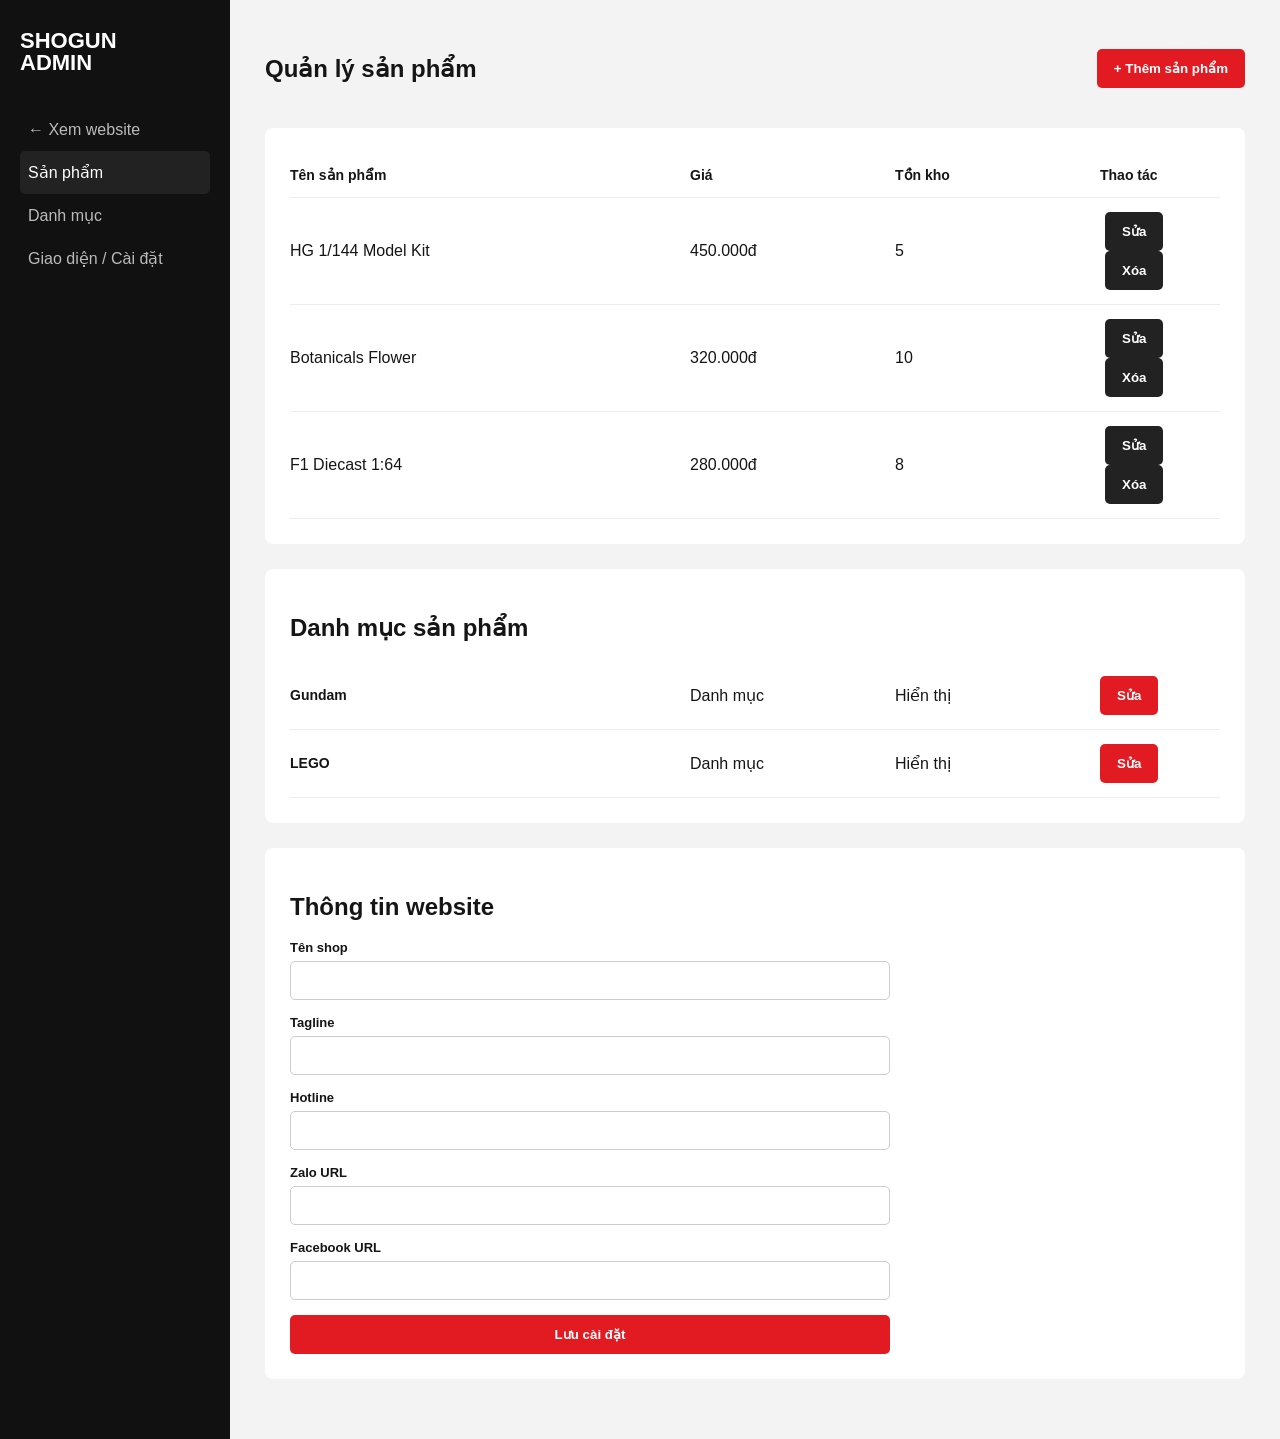
==== admin/index.html @ d536d559 "Add files via upload" ====
<!DOCTYPE html>
<html lang="vi"><head><meta charset="UTF-8"><meta name="viewport" content="width=device-width,initial-scale=1"><title>Shogun Admin</title><link rel="stylesheet" href="css/admin.css"></head>
<body><div class="layout"><aside><h1>SHOGUN<br>ADMIN</h1><a href="../frontend/">← Xem website</a><a class="active" href="#">Sản phẩm</a><a href="#categories">Danh mục</a><a href="#settings">Giao diện / Cài đặt</a></aside>
<main><div class="top"><h2>Quản lý sản phẩm</h2><button id="new-product">+ Thêm sản phẩm</button></div>
<section><div id="product-table"></div></section>
<section id="categories"><h2>Danh mục sản phẩm</h2><div id="cat-table"></div></section>
<section id="settings"><h2>Thông tin website</h2><div class="form"><label>Tên shop<input id="shop_name"></label><label>Tagline<input id="tagline"></label><label>Hotline<input id="phone"></label><label>Zalo URL<input id="zalo"></label><label>Facebook URL<input id="facebook"></label><button id="save-settings">Lưu cài đặt</button></div></section>
</main></div>
<script src="js/admin.js"></script></body></html>
---- admin/css/admin.css ----
*{box-sizing:border-box}body{margin:0;font-family:Arial;background:#f3f3f3;color:#151515}.layout{display:grid;grid-template-columns:230px 1fr;min-height:100vh}aside{background:#111;color:#fff;padding:30px 20px}aside h1{font-size:22px;line-height:1;margin:0 0 35px}aside a{display:block;color:#bbb;text-decoration:none;padding:12px 8px;border-radius:5px}aside a.active,aside a:hover{background:#222;color:#fff}main{padding:35px;max-width:1200px;width:100%}.top{display:flex;justify-content:space-between;align-items:center;margin-bottom:25px}button{background:#e21b23;color:#fff;border:0;padding:12px 17px;border-radius:5px;font-weight:700;cursor:pointer}section{background:#fff;padding:25px;margin-bottom:25px;border-radius:8px}.row{display:grid;grid-template-columns:2fr 1fr 1fr 120px;gap:10px;padding:14px 0;border-bottom:1px solid #eee;align-items:center}.row b{font-size:14px}.actions button{background:#222;margin-left:5px}.form{display:grid;gap:15px;max-width:600px}.form label{font-size:13px;font-weight:700}.form input,.form textarea,.form select{display:block;width:100%;margin-top:6px;padding:11px;border:1px solid #ccc;border-radius:5px}@media(max-width:700px){.layout{grid-template-columns:1fr}aside{display:none}main{padding:15px}.row{grid-template-columns:1fr}.top{display:block}.top button{margin-top:10px}}
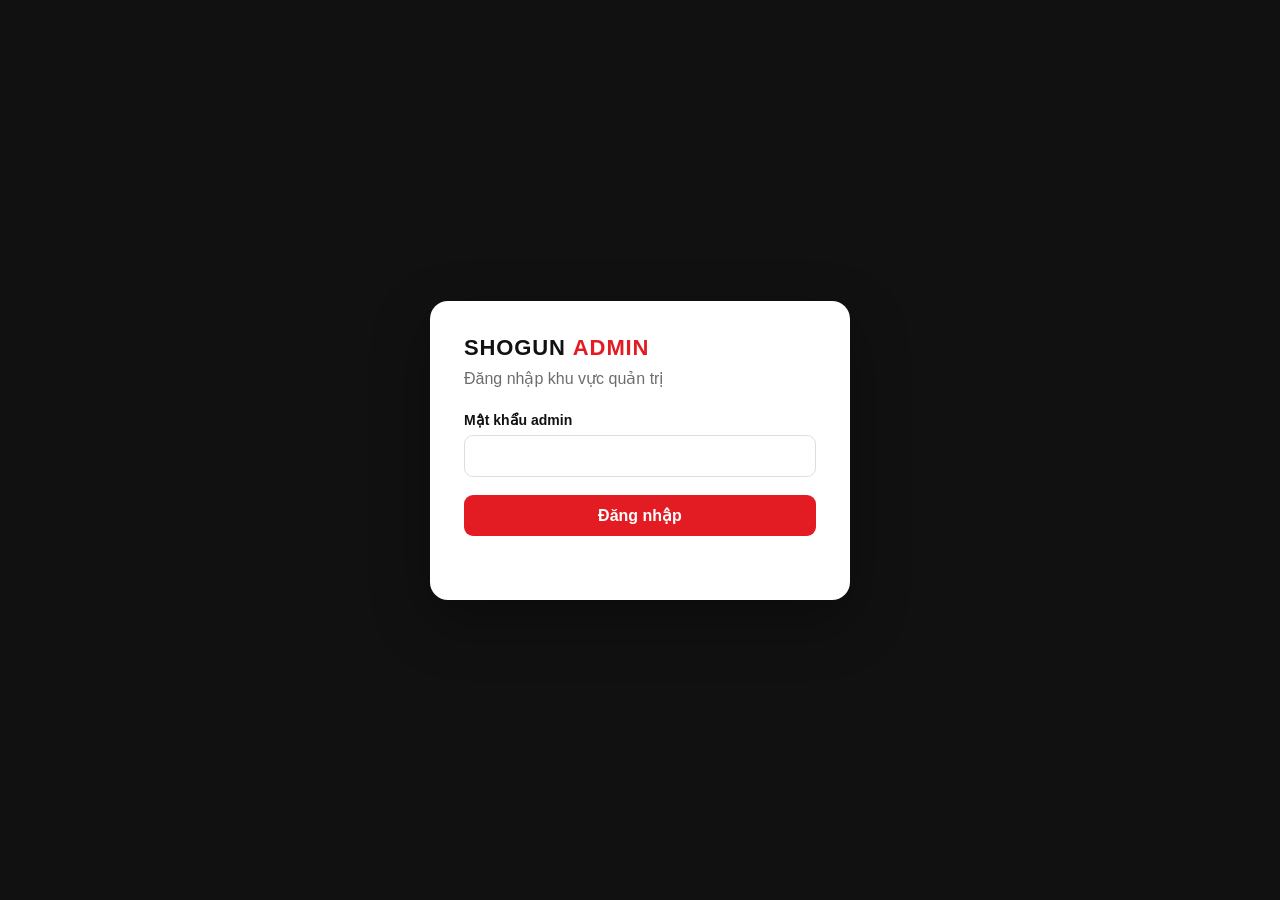
==== commit 8361a8c3: "Add files via upload" ====
--- a/admin/index.html
+++ b/admin/index.html
@@ -1,9 +1,99 @@
-<!DOCTYPE html>
-<html lang="vi"><head><meta charset="UTF-8"><meta name="viewport" content="width=device-width,initial-scale=1"><title>Shogun Admin</title><link rel="stylesheet" href="css/admin.css"></head>
-<body><div class="layout"><aside><h1>SHOGUN<br>ADMIN</h1><a href="../frontend/">← Xem website</a><a class="active" href="#">Sản phẩm</a><a href="#categories">Danh mục</a><a href="#settings">Giao diện / Cài đặt</a></aside>
-<main><div class="top"><h2>Quản lý sản phẩm</h2><button id="new-product">+ Thêm sản phẩm</button></div>
-<section><div id="product-table"></div></section>
-<section id="categories"><h2>Danh mục sản phẩm</h2><div id="cat-table"></div></section>
-<section id="settings"><h2>Thông tin website</h2><div class="form"><label>Tên shop<input id="shop_name"></label><label>Tagline<input id="tagline"></label><label>Hotline<input id="phone"></label><label>Zalo URL<input id="zalo"></label><label>Facebook URL<input id="facebook"></label><button id="save-settings">Lưu cài đặt</button></div></section>
-</main></div>
-<script src="js/admin.js"></script></body></html>+<!doctype html>
+<html lang="vi">
+<head>
+  <meta charset="UTF-8">
+  <meta name="viewport" content="width=device-width,initial-scale=1">
+  <title>Shogun Admin</title>
+  <link rel="stylesheet" href="css/admin.css">
+</head>
+<body>
+<div id="login-view" class="login-screen">
+  <div class="login-card">
+    <div class="brand">SHOGUN<span>ADMIN</span></div>
+    <p>Đăng nhập khu vực quản trị</p>
+    <form id="login-form">
+      <label>Mật khẩu admin<input id="login-password" type="password" autocomplete="current-password" required></label>
+      <button class="primary" type="submit">Đăng nhập</button>
+      <div id="login-error" class="error"></div>
+    </form>
+  </div>
+</div>
+
+<div id="app-view" class="app hidden">
+  <aside class="sidebar">
+    <div class="brand">SHOGUN<span>ADMIN</span></div>
+    <a href="#dashboard" data-nav="dashboard">Tổng quan</a>
+    <a href="#products" data-nav="products">Sản phẩm</a>
+    <a href="#categories" data-nav="categories">Danh mục</a>
+    <a href="#settings" data-nav="settings">Thông tin shop</a>
+    <div class="side-bottom"><a href="../" target="_blank">↗ Xem website</a><button id="logout" class="ghost">Đăng xuất</button></div>
+  </aside>
+
+  <main class="main">
+    <header class="mobile-header"><div class="brand">SHOGUN<span>ADMIN</span></div><button id="mobile-menu" class="ghost">☰</button></header>
+    <div id="toast" class="toast"></div>
+
+    <section id="dashboard" class="page-section">
+      <div class="page-head"><div><div class="eyebrow">DASHBOARD</div><h1>Tổng quan</h1><p>Quản lý ShogunHobbyShop từ một chỗ.</p></div><button id="quick-add" class="primary">+ Thêm sản phẩm</button></div>
+      <div class="stats">
+        <div class="stat"><span>Sản phẩm</span><strong id="stat-products">—</strong></div>
+        <div class="stat"><span>Danh mục</span><strong id="stat-categories">—</strong></div>
+        <div class="stat"><span>Đang hiển thị</span><strong id="stat-visible">—</strong></div>
+        <div class="stat"><span>Hết hàng</span><strong id="stat-out">—</strong></div>
+      </div>
+      <div class="panel intro"><h2>Admin v1</h2><p>Bạn có thể thêm, sửa, xóa sản phẩm; quản lý danh mục và cập nhật thông tin shop. Ảnh sản phẩm ở v1 dùng <b>URL ảnh</b>; bước R2 upload ảnh sẽ làm sau.</p></div>
+    </section>
+
+    <section id="products" class="page-section hidden">
+      <div class="page-head"><div><div class="eyebrow">CATALOGUE</div><h1>Sản phẩm</h1><p>Thêm và chỉnh sửa sản phẩm trong D1.</p></div><button id="add-product" class="primary">+ Thêm sản phẩm</button></div>
+      <div class="toolbar"><input id="product-search" placeholder="Tìm sản phẩm..."><select id="product-category-filter"><option value="">Tất cả danh mục</option></select></div>
+      <div class="panel"><div id="product-table" class="table-wrap"></div></div>
+    </section>
+
+    <section id="categories" class="page-section hidden">
+      <div class="page-head"><div><div class="eyebrow">CATEGORY</div><h1>Danh mục</h1><p>Tạo danh mục riêng cho shop.</p></div><button id="add-category" class="primary">+ Thêm danh mục</button></div>
+      <div class="panel"><div id="category-table" class="table-wrap"></div></div>
+    </section>
+
+    <section id="settings" class="page-section hidden">
+      <div class="page-head"><div><div class="eyebrow">STORE SETTINGS</div><h1>Thông tin shop</h1><p>Những thông tin cơ bản hiển thị trên website.</p></div></div>
+      <div class="panel form-panel">
+        <form id="settings-form" class="form-grid">
+          <label>Tên shop<input id="shop_name" name="shop_name"></label>
+          <label>Tagline<input id="tagline" name="tagline"></label>
+          <label>Hotline<input id="phone" name="phone"></label>
+          <label>Zalo URL<input id="zalo" name="zalo" placeholder="https://zalo.me/... "></label>
+          <label>Facebook URL<input id="facebook" name="facebook" placeholder="https://facebook.com/... "></label>
+          <div class="form-actions"><button class="primary" type="submit">Lưu cài đặt</button></div>
+        </form>
+      </div>
+    </section>
+  </main>
+</div>
+
+<div id="product-modal" class="modal hidden"><div class="modal-card"><div class="modal-head"><h2 id="product-modal-title">Thêm sản phẩm</h2><button class="close" data-close="product-modal">×</button></div>
+<form id="product-form" class="form-grid">
+<input type="hidden" id="product-id">
+<label>Tên sản phẩm*<input id="product-name" required></label>
+<label>Giá (VNĐ)*<input id="product-price" type="number" min="0" step="1000" required></label>
+<label>Danh mục<select id="product-category"></select></label>
+<label>Tồn kho<input id="product-stock" type="number" min="0" step="1" value="0"></label>
+<label>Ảnh sản phẩm (URL)<input id="product-image" placeholder="https://...jpg"></label>
+<label class="full">Mô tả<textarea id="product-description" rows="6" placeholder="Mô tả sản phẩm..."></textarea></label>
+<label class="check full"><input id="product-visible" type="checkbox" checked> Hiển thị sản phẩm trên website</label>
+<div class="form-actions full"><button type="button" class="secondary" data-close="product-modal">Hủy</button><button class="primary" type="submit">Lưu sản phẩm</button></div>
+</form></div></div>
+
+<div id="category-modal" class="modal hidden"><div class="modal-card small"><div class="modal-head"><h2 id="category-modal-title">Thêm danh mục</h2><button class="close" data-close="category-modal">×</button></div>
+<form id="category-form" class="form-grid">
+<input type="hidden" id="category-id">
+<label>Tên danh mục*<input id="category-name" required></label>
+<label>Thứ tự<input id="category-order" type="number" min="0" value="0"></label>
+<label>Ảnh danh mục (URL)<input id="category-image" placeholder="https://...jpg"></label>
+<label class="check full"><input id="category-visible" type="checkbox" checked> Hiển thị danh mục</label>
+<div class="form-actions full"><button type="button" class="secondary" data-close="category-modal">Hủy</button><button class="primary" type="submit">Lưu danh mục</button></div>
+</form></div></div>
+
+<script src="js/admin.js"></script>
+</body>
+</html>
--- a/admin/css/admin.css
+++ b/admin/css/admin.css
@@ -1 +1 @@
-*{box-sizing:border-box}body{margin:0;font-family:Arial;background:#f3f3f3;color:#151515}.layout{display:grid;grid-template-columns:230px 1fr;min-height:100vh}aside{background:#111;color:#fff;padding:30px 20px}aside h1{font-size:22px;line-height:1;margin:0 0 35px}aside a{display:block;color:#bbb;text-decoration:none;padding:12px 8px;border-radius:5px}aside a.active,aside a:hover{background:#222;color:#fff}main{padding:35px;max-width:1200px;width:100%}.top{display:flex;justify-content:space-between;align-items:center;margin-bottom:25px}button{background:#e21b23;color:#fff;border:0;padding:12px 17px;border-radius:5px;font-weight:700;cursor:pointer}section{background:#fff;padding:25px;margin-bottom:25px;border-radius:8px}.row{display:grid;grid-template-columns:2fr 1fr 1fr 120px;gap:10px;padding:14px 0;border-bottom:1px solid #eee;align-items:center}.row b{font-size:14px}.actions button{background:#222;margin-left:5px}.form{display:grid;gap:15px;max-width:600px}.form label{font-size:13px;font-weight:700}.form input,.form textarea,.form select{display:block;width:100%;margin-top:6px;padding:11px;border:1px solid #ccc;border-radius:5px}@media(max-width:700px){.layout{grid-template-columns:1fr}aside{display:none}main{padding:15px}.row{grid-template-columns:1fr}.top{display:block}.top button{margin-top:10px}}+:root{--bg:#f5f5f5;--panel:#fff;--ink:#111;--muted:#6d6d6d;--line:#dedede;--red:#e31b23;--dark:#121212}*{box-sizing:border-box}body{margin:0;font-family:Inter,Arial,sans-serif;background:var(--bg);color:var(--ink)}button,input,select,textarea{font:inherit}button{cursor:pointer;border:0}.hidden{display:none!important}.login-screen{min-height:100vh;display:grid;place-items:center;padding:24px;background:#111}.login-card{width:min(420px,100%);background:#fff;border-radius:18px;padding:34px;box-shadow:0 20px 60px #0005}.brand{font-weight:900;letter-spacing:.04em;font-size:22px}.brand span{color:var(--red);margin-left:7px}.login-card p{color:var(--muted);margin:8px 0 24px}.login-card label,.form-grid label{display:flex;flex-direction:column;gap:7px;font-weight:700;font-size:14px}.login-card input,.form-grid input,.form-grid select,.form-grid textarea,.toolbar input,.toolbar select{width:100%;padding:12px 13px;border:1px solid var(--line);border-radius:9px;background:#fff;outline:none}.login-card input:focus,.form-grid input:focus,.form-grid select:focus,.form-grid textarea:focus{border-color:#999}.primary{background:var(--red);color:#fff;padding:11px 16px;border-radius:9px;font-weight:800}.secondary{background:#eee;color:#111;padding:11px 16px;border-radius:9px;font-weight:800}.ghost{background:transparent;color:inherit;padding:10px 0}.error{color:#c00;font-size:13px;min-height:20px;margin-top:10px}.login-card .primary{width:100%;margin-top:18px}.app{display:flex;min-height:100vh}.sidebar{width:245px;background:#111;color:#fff;position:fixed;inset:0 auto 0 0;padding:28px 18px;display:flex;flex-direction:column;z-index:10}.sidebar .brand{margin:0 12px 35px}.sidebar>a{color:#aaa;text-decoration:none;padding:12px;border-radius:8px;margin-bottom:4px}.sidebar>a:hover,.sidebar>a.active{color:#fff;background:#252525}.side-bottom{margin-top:auto;border-top:1px solid #333;padding:15px 12px;display:flex;flex-direction:column;gap:8px}.side-bottom a{color:#fff;text-decoration:none}.main{margin-left:245px;width:calc(100% - 245px);padding:42px;max-width:1500px}.mobile-header{display:none}.page-head{display:flex;justify-content:space-between;align-items:flex-end;gap:20px;margin-bottom:28px}.eyebrow{font-size:12px;font-weight:900;letter-spacing:.18em;color:#888;margin:0 0 6px}.page-head h1{font-size:38px;line-height:1;margin:0 0 8px}.page-head p{color:var(--muted);margin:0}.stats{display:grid;grid-template-columns:repeat(4,1fr);gap:16px;margin-bottom:22px}.stat,.panel{background:var(--panel);border:1px solid var(--line);border-radius:14px}.stat{padding:22px}.stat span{color:var(--muted);font-size:14px}.stat strong{display:block;font-size:34px;margin-top:8px}.intro{padding:24px}.intro h2{margin:0 0 8px}.intro p{color:#555;line-height:1.6}.toolbar{display:flex;gap:10px;margin-bottom:14px}.toolbar input{max-width:420px}.toolbar select{max-width:220px}.table-wrap{overflow:auto}.table-wrap table{width:100%;border-collapse:collapse;min-width:780px}.table-wrap th,.table-wrap td{text-align:left;padding:15px;border-bottom:1px solid #eee;vertical-align:middle}.table-wrap th{font-size:12px;color:#777;text-transform:uppercase;letter-spacing:.06em}.table-wrap tr:last-child td{border-bottom:0}.prod-name{display:flex;align-items:center;gap:12px}.prod-name img{width:48px;height:48px;object-fit:cover;border-radius:8px;background:#eee}.prod-name small{display:block;color:#999;margin-top:3px}.badge{display:inline-flex;padding:5px 8px;border-radius:99px;font-size:12px;font-weight:800}.badge.on{background:#e7f7ed;color:#13753b}.badge.off{background:#eee;color:#777}.actions{white-space:nowrap}.link{background:none;padding:6px;font-weight:800}.link.danger{color:#c00}.empty{padding:45px;text-align:center;color:#888}.form-panel{padding:25px}.form-grid{display:grid;grid-template-columns:1fr 1fr;gap:18px}.form-grid .full{grid-column:1/-1}.form-grid textarea{resize:vertical}.check{flex-direction:row!important;align-items:center}.check input{width:auto}.form-actions{display:flex;justify-content:flex-end;gap:10px}.modal{position:fixed;inset:0;background:#0008;display:grid;place-items:center;padding:20px;z-index:50}.modal-card{background:#fff;width:min(760px,100%);max-height:90vh;overflow:auto;border-radius:16px;padding:25px}.modal-card.small{width:min(600px,100%)}.modal-head{display:flex;justify-content:space-between;align-items:center;margin-bottom:22px}.modal-head h2{margin:0}.close{background:#eee;border-radius:50%;width:36px;height:36px;font-size:22px}.toast{position:fixed;right:24px;bottom:24px;background:#111;color:#fff;padding:12px 16px;border-radius:9px;opacity:0;transform:translateY(10px);pointer-events:none;transition:.2s;z-index:100}.toast.show{opacity:1;transform:none}.toast.error{background:#b40000;color:#fff}.toast.ok{background:#111;color:#fff}@media(max-width:900px){.sidebar{transform:translateX(-100%);transition:.2s}.sidebar.open{transform:none}.main{margin-left:0;width:100%;padding:20px}.mobile-header{display:flex;justify-content:space-between;align-items:center;margin-bottom:25px}.stats{grid-template-columns:1fr 1fr}.page-head{align-items:flex-start;flex-direction:column}.form-grid{grid-template-columns:1fr}.form-grid .full{grid-column:auto}.form-actions{justify-content:flex-start}}@media(max-width:520px){.stats{grid-template-columns:1fr}.toolbar{flex-direction:column}.toolbar input,.toolbar select{max-width:none}.page-head h1{font-size:32px}}
